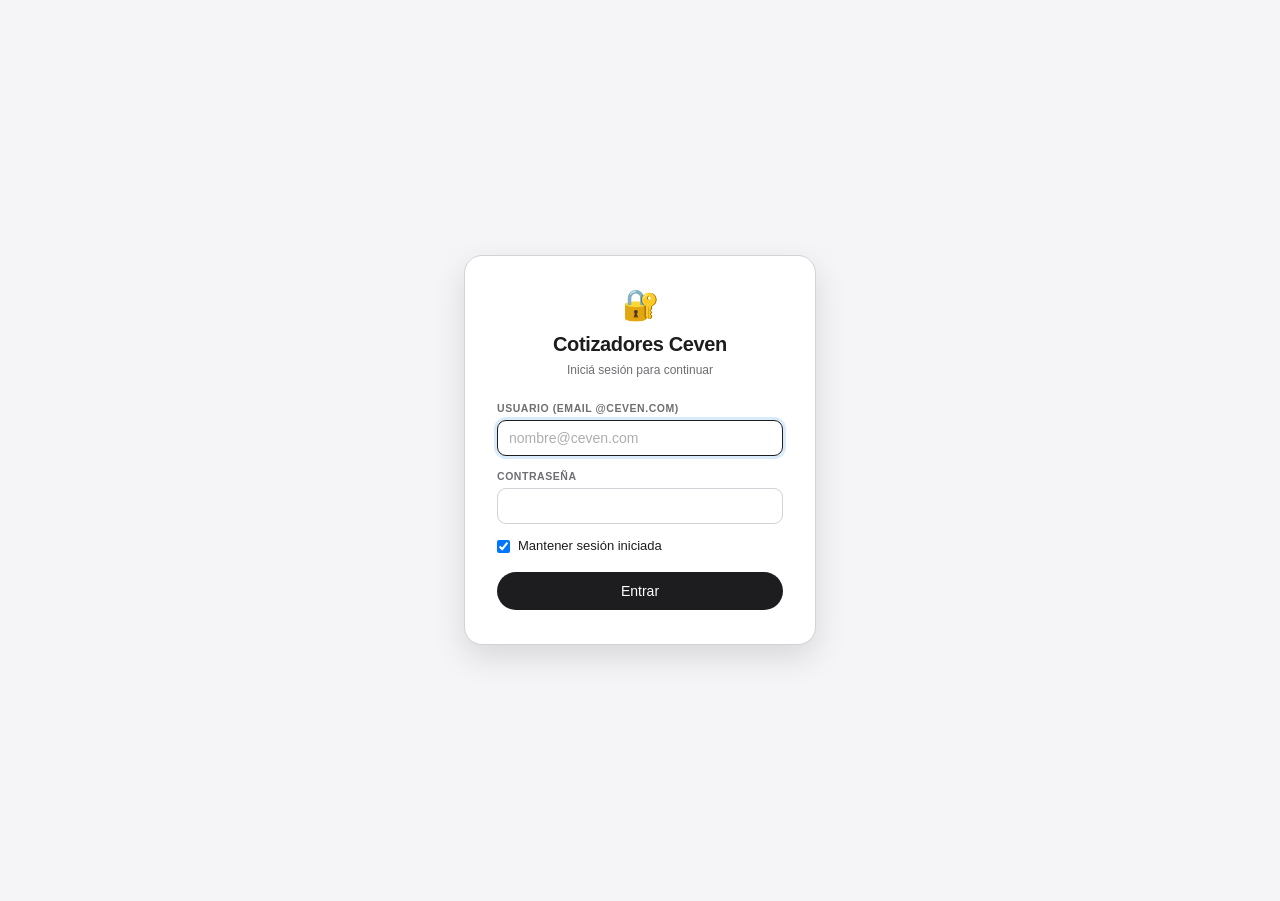
==== src/index.html @ ac197a45 "multimarca cortizador inicial" ====
<!DOCTYPE html>
<html lang="es">
<head>
<meta charset="UTF-8">
<meta name="viewport" content="width=device-width,initial-scale=1">
<title>Cotizadores Ceven</title>
<meta name="description" content="Cotizadores multi-marca de Ceven: Apple, Poly y HP.">

<!-- PWA (instalable + offline). El service worker se registra en shared/pwa.js. -->
<meta name="theme-color" content="#f5f5f7">
<link rel="manifest" href="manifest.webmanifest">
<link rel="icon" href="icons/favicon-32.png" sizes="32x32" type="image/png">
<link rel="apple-touch-icon" href="icons/apple-touch-icon.png">
<meta name="mobile-web-app-capable" content="yes">
<meta name="apple-mobile-web-app-capable" content="yes">
<meta name="apple-mobile-web-app-status-bar-style" content="default">
<meta name="apple-mobile-web-app-title" content="Ceven">

<!-- El shell comparte tipografía, tokens de color y la navbar con los
     cotizadores. dark.css no: el panel de marcas es siempre claro. -->
<link rel="stylesheet" href="shared/css/base.css">
<style>
  body{min-height:100vh;padding-bottom:0}   /* acá no hay zócalo de versión */

  /* ── Panel de marcas ── */
  #brand-panel{min-height:calc(100vh - 52px);display:flex;flex-direction:column;align-items:center;justify-content:center;padding:44px 20px 60px}
  .hero{text-align:center;margin-bottom:32px}
  .hero h1{font-family:var(--f-disp);font-size:30px;font-weight:600;letter-spacing:-.026em;line-height:1.12}
  .hero p{font-size:14px;color:var(--ct2);margin-top:6px}

  .marcas{display:flex;gap:18px;flex-wrap:wrap;justify-content:center}
  /* Una tarjeta por marca. Es un <a> y no un <div onclick>: se abre con el
     teclado, con el botón del medio y con "abrir en pestaña nueva". */
  .mcard{
    display:flex;align-items:center;gap:14px;text-decoration:none;color:inherit;
    background:#fff;border:0.5px solid var(--cb);border-radius:16px;
    padding:20px 22px;width:268px;box-shadow:var(--sh2);
    transition:transform .18s ease,box-shadow .18s ease,border-color .18s ease;
  }
  /* Cada tarjeta lleva el acento de su marca — el mismo que va a pintar la barra
     superior del cotizador (ver shared/theme.js y el campo `theme` de brand.js).
     Acá está repetido a mano porque el shell no carga ningún brand.js: si se
     cambia un color allá, hay que cambiarlo acá.

     Cada uno acompaña al logo que tiene al lado: violeta casi negro para el
     manzana negro, naranja pizarra para el símbolo de Poly, y el azul propio
     de HP. */
  .mcard[data-brand="apple"]{--acc:#2d1b4e}
  .mcard[data-brand="poly"]{--acc:#b35333}
  .mcard[data-brand="hp"]{--acc:#0096d6}
  .mcard:hover{transform:translateY(-3px);box-shadow:var(--sh3);border-color:var(--acc)}
  .mcard:active{transform:translateY(-1px)}
  /* Logo de la marca (icons/brands/). Caja fija de 34px con object-fit para que
     el alto del renglón no dependa de la proporción de cada archivo: el de HP es
     cuadrado, el de Apple apaisado y el de Poly vertical. */
  .mcard-mark{width:34px;height:34px;object-fit:contain;flex-shrink:0}
  /* Filete lateral del color de la marca: la misma señal que el cotizador */
  .mcard{border-left:3px solid var(--acc)}
  .mcard:hover .mcard-go{color:var(--acc)}
  .mcard-body{flex:1;min-width:0}
  .mcard-body b{display:block;font-family:var(--f-disp);font-size:17px;font-weight:600;letter-spacing:-.014em}
  .mcard-body span{display:block;font-size:12px;color:var(--ct2);margin-top:2px}
  .mcard-go{font-size:16px;color:var(--ct3);flex-shrink:0;transition:transform .18s ease,color .18s ease}
  .mcard:hover .mcard-go{transform:translateX(3px);color:var(--ct1)}
  .mcard.soon{opacity:.5;pointer-events:none;box-shadow:none}
  .badge{display:inline-block;font-size:9.5px;font-weight:600;text-transform:uppercase;letter-spacing:.6px;color:var(--ct2);background:var(--c3);border-radius:980px;padding:3px 9px;margin-top:6px}

  /* ── Tareas del equipo ──
     Se entra igual que a un cotizador, con la misma tarjeta. Pero NO es una
     marca: va en su propia fila, separada por un filete, para que el panel siga
     leyéndose como "elegí la marca" y esto quede claramente aparte. */
  .extras{margin-top:30px;padding-top:26px;border-top:0.5px solid var(--cb);width:100%;max-width:568px;display:flex;justify-content:center;gap:18px;flex-wrap:wrap}
  .tcard{width:100%;max-width:400px;--acc:#30a46c}
  /* El verde azulado del multimarca (ver src/multi/brand.js). Está repetido acá
     a mano porque el shell no carga ningún brand.js: si se cambia allá, hay que
     cambiarlo acá. */
  .mucard{width:100%;max-width:400px;--acc:#0f6b62}
  .tcard .mcard-mark{display:flex;align-items:center;justify-content:center;font-size:20px;background:var(--c3);border-radius:10px}
  /* Pendientes: el único dato del tablero que sigue estando en el shell — para
     eso está la tarjeta, para no tener que entrar a ver si hay algo. */
  #tareas-badge{display:inline-block;font-size:9.5px;font-weight:600;text-transform:uppercase;letter-spacing:.6px;color:#fff;background:var(--acc);border-radius:980px;padding:3px 9px;margin-top:6px}
  #tareas-badge[data-vacio="1"]{color:var(--ct2);background:var(--c3)}

  /* ── Formularios y botones propios del shell ── */
  .inp{border:0.5px solid var(--cb);border-radius:9px;padding:9px 11px;font-size:14px;width:100%;outline:none;margin-bottom:13px;font-family:inherit;background:#fff}
  .inp:focus{border-color:var(--ct1);box-shadow:0 0 0 3px rgba(0,113,227,.15)}
  .err{display:none;background:#fff0f0;color:var(--cred);font-size:12px;padding:8px 11px;border-radius:8px;margin-bottom:13px}
  .btn-dark{border:none;border-radius:980px;padding:11px;font-size:14px;font-weight:500;cursor:pointer;background:var(--ct1);color:#fff;font-family:inherit;transition:background .15s ease,transform .08s ease}
  .btn-dark:hover{background:#3a3a3c}
  .btn-dark:active{transform:scale(.98)}

  /* ── Login ── */
  #ceven-login{position:fixed;inset:0;z-index:99999;background:var(--c0);display:flex;align-items:center;justify-content:center;padding:20px}
  .login-card{background:#fff;border:0.5px solid var(--cb);border-radius:18px;padding:34px 32px;width:352px;max-width:100%;box-shadow:var(--sh3)}
  .login-card h1{font-family:var(--f-disp);font-size:20px;font-weight:600;letter-spacing:-.018em;margin-top:10px}

  /* ── Modales (usuarios / editar perfil) ── */
  .modal{display:none;position:fixed;inset:0;background:rgba(0,0,0,.32);align-items:center;justify-content:center;padding:20px;-webkit-backdrop-filter:blur(2px);backdrop-filter:blur(2px)}
  .modal-card{background:#fff;border:0.5px solid var(--cb);border-radius:18px;padding:24px 26px;max-width:100%;box-shadow:var(--sh3)}
  .modal-hd{display:flex;align-items:center;justify-content:space-between;margin-bottom:16px}
  .modal-x{border:none;background:var(--c0);width:28px;height:28px;border-radius:50%;font-size:17px;cursor:pointer;color:var(--ct2);line-height:1;font-family:inherit}
  .modal-x:hover{background:var(--c3)}
</style>
</head>
<body>

<!-- ============================================================
     LOGIN  ·  Acceso a los cotizadores (Supabase Auth)
     Usuarios se gestionan desde el botón 👤 de la barra superior
     (solo admin@ceven.com).
     ============================================================ -->
<div id="ceven-login">
  <div class="login-card">
    <div style="text-align:center;margin-bottom:22px">
      <div style="font-size:30px;line-height:1">🔐</div>
      <h1>Cotizadores Ceven</h1>
      <div class="sub" style="margin-top:3px">Iniciá sesión para continuar</div>
    </div>
    <form id="ceven-login-form" onsubmit="return cevenDoLogin(event)">
      <label class="lbl">Usuario (email @ceven.com)</label>
      <input id="ceven-user" type="email" autocomplete="username" autofocus placeholder="nombre@ceven.com" class="inp">
      <label class="lbl">Contraseña</label>
      <input id="ceven-pass" type="password" autocomplete="current-password" class="inp">
      <label style="display:flex;align-items:center;gap:8px;font-size:13px;color:#1d1d1f;margin-bottom:16px;cursor:pointer">
        <input id="ceven-remember" type="checkbox" checked style="width:auto;margin:0"> Mantener sesión iniciada
      </label>
      <div id="ceven-login-err" class="err"></div>
      <button type="submit" class="btn-dark" style="width:100%">Entrar</button>
    </form>
  </div>
</div>

<!-- ============================================================
     PANEL SELECTOR DE MARCAS
     ============================================================ -->
<div id="brand-panel">
  <div class="hero">
    <h1>Cotizadores Ceven</h1>
    <p>Elegí la marca con la que vas a trabajar</p>
  </div>
  <div class="marcas">
    <!-- alt="" a propósito: el nombre de la marca ya va como texto al lado, así
         que el logo es decoración y el lector de pantalla no lo repite. -->
    <a class="mcard" data-brand="apple" href="apple/" title="Abrir cotizador Apple">
      <img class="mcard-mark" src="icons/brands/apple.png" alt="" width="34" height="34">
      <span class="mcard-body"><b>Apple</b><span>Mac · iPhone · iPad · CevenCare</span></span>
      <span class="mcard-go" aria-hidden="true">→</span>
    </a>
    <a class="mcard" data-brand="poly" href="poly/" title="Abrir cotizador Poly">
      <img class="mcard-mark" src="icons/brands/poly.png" alt="" width="34" height="34">
      <span class="mcard-body"><b>Poly</b><span>Audio y video conferencia</span></span>
      <span class="mcard-go" aria-hidden="true">→</span>
    </a>
    <div class="mcard soon" data-brand="hp">
      <img class="mcard-mark" src="icons/brands/hp.png" alt="" width="34" height="34">
      <span class="mcard-body"><b>HP</b><span>Notebooks e impresión</span><span class="badge">Próximamente</span></span>
    </div>
  </div>

  <!-- ============================================================
       TAREAS DEL EQUIPO · tablero compartido entre marcas. Desde la
       v5.1 se entra a él como a un cotizador (src/tareas/); acá queda
       solo la puerta y el conteo de pendientes, que lo pinta
       shared/todos.js.
       ============================================================ -->
  <div class="extras">
    <!-- ============================================================
         COTIZADOR MULTIMARCA · tampoco es una marca: es un cotizador que
         las cruza. Se arma un pedido con SKUs de cualquier marca y al
         emitirlo se crea la cotización REAL de cada una, con su número y
         su fila de pipeline. Va en esta fila, con las tareas, justamente
         para que el panel siga leyéndose como "elegí la marca".
         ============================================================ -->
    <a class="mcard mucard" href="multi/" title="Armar un pedido con productos de varias marcas">
      <span class="mcard-mark" aria-hidden="true">🧩</span>
      <span class="mcard-body">
        <b>Pedido multimarca</b>
        <span>Un pedido, una cotización por marca</span>
      </span>
      <span class="mcard-go" aria-hidden="true">→</span>
    </a>
    <a class="mcard tcard" href="tareas/" title="Abrir el tablero de tareas del equipo">
      <span class="mcard-mark" aria-hidden="true">✅</span>
      <span class="mcard-body">
        <b>Tareas del equipo</b>
        <span>To do · Doing · Done, con miembros delegados</span>
        <span id="tareas-badge" data-vacio="1">Al día</span>
      </span>
      <span class="mcard-go" aria-hidden="true">→</span>
    </a>
  </div>
</div>

<!-- Modal: gestión de usuarios -->
<div id="ceven-users-modal" class="modal" onclick="if(event.target===this)cevenCloseUsers()" style="z-index:99998">
  <div class="modal-card" style="width:400px">
    <div class="modal-hd">
      <div class="h3">👤 Usuarios</div>
      <button onclick="cevenCloseUsers()" class="modal-x" title="Cerrar">×</button>
    </div>
    <form onsubmit="return cevenCreateUser(event)" style="border:0.5px solid #d2d2d7;border-radius:12px;padding:14px;margin-bottom:16px">
      <div class="h3" style="font-size:13px;margin-bottom:10px">Crear usuario nuevo</div>
      <input id="ceven-new-user" type="email" placeholder="nombre@ceven.com" class="inp" style="font-size:13px;padding:8px 10px;margin-bottom:8px">
      <input id="ceven-new-pass" type="password" autocomplete="new-password" placeholder="Contraseña (mínimo 6 caracteres)" class="inp" style="font-size:13px;padding:8px 10px;margin-bottom:8px">
      <input id="ceven-new-nombre" type="text" placeholder="Nombre (vendedor), ej: Fer Castro" class="inp" style="font-size:13px;padding:8px 10px;margin-bottom:8px">
      <select id="ceven-new-role" class="inp" style="font-size:13px;padding:8px 10px;margin-bottom:10px;background:#fff">
        <option value="admin">Administrador</option>
        <option value="ventas" selected>Ventas</option>
        <option value="lector">Lector</option>
      </select>
      <div id="ceven-users-err" class="err" style="font-size:12px;padding:7px 10px;margin-bottom:10px"></div>
      <button type="submit" class="btn-dark" style="padding:8px 16px;font-size:13px">Crear</button>
    </form>
    <div class="lbl" style="margin-bottom:6px">Usuarios actuales</div>
    <div id="ceven-users-list" style="max-height:240px;overflow-y:auto"></div>
  </div>
</div>

<!-- Modal: editar perfil (nombre + rol) de un usuario existente -->
<div id="ceven-edit-profile-modal" class="modal" onclick="if(event.target===this)cevenCloseEditProfile()" style="z-index:99999">
  <div class="modal-card" style="width:360px">
    <div class="modal-hd">
      <div class="h3">Editar usuario</div>
      <button onclick="cevenCloseEditProfile()" class="modal-x" title="Cerrar">×</button>
    </div>
    <form onsubmit="return cevenSubmitEditProfile(event)">
      <div id="ceven-edit-profile-email" class="sub" style="margin-bottom:10px"></div>
      <input id="ceven-edit-profile-nombre" type="text" placeholder="Nombre (vendedor)" class="inp" style="font-size:13px;padding:8px 10px;margin-bottom:8px">
      <select id="ceven-edit-profile-role" class="inp" style="font-size:13px;padding:8px 10px;margin-bottom:10px;background:#fff">
        <option value="admin">Administrador</option>
        <option value="ventas">Ventas</option>
        <option value="lector">Lector</option>
      </select>
      <div id="ceven-edit-profile-err" class="err" style="font-size:12px;padding:7px 10px;margin-bottom:10px"></div>
      <button type="submit" class="btn-dark" style="padding:8px 16px;font-size:13px">Guardar</button>
    </form>
  </div>
</div>

<!-- safe.js primero: auth.js usa cevenEsc() para pintar la lista de usuarios. -->
<script src="shared/safe.js"></script>
<script src="shared/config.js"></script>
<script src="shared/auth.js"></script>
<!-- navbar.js después de auth.js: lee el rol para decidir qué botones pinta.
     Acá no hay CEVEN_BRAND, así que sale sin ítems de navegación. -->
<script src="shared/navbar.js"></script>
<script src="shared/nav.js"></script>
<script src="shared/notify.js"></script>
<script src="shared/todos.js"></script>
<script src="shared/pwa.js"></script>

</body>
</html>
---- src/shared/css/base.css ----
/* ============================================================
   BASE  ·  estilos comunes al shell y a todas las marcas
   ------------------------------------------------------------
   Los tokens de color viven acá (:root) y dark.css los pisa en
   body.dark. Antes estaban en dark.css, pero el shell no carga
   ese archivo y la navbar quedaba sin colores.
   ============================================================ */

/* ═══════════════════ TOKENS ═══════════════════ */
:root{
  --c0:#f5f5f7;--c1:#fff;--ch:#fafafa;--c3:#ebebed;
  --ct1:#1d1d1f;--ct2:#6e6e73;--ct3:#aeaeb2;
  --cb:#d2d2d7;--cb2:#f0f0f0;
  --cblue:#0071e3;--cgreen:#34c759;--cred:#d70015;--corg:#ff9f0a;

  /* Acento de marca. Los valores reales los escribe shared/theme.js leyendo
     CEVEN_BRAND.theme; esto es el default del shell, que no tiene marca.
     Existe porque Apple y Poly se ven casi iguales y sus datos NO se mezclan:
     el color es la señal de en qué cotizador estás, junto con el chip de la
     barra superior. --acc-dk es la variante para modo oscuro (dark.css la
     activa), --acc-soft el fondo tenue para estados apagados. */
  --acc:#0071e3;--acc-h:#0060c0;--acc-soft:#e8f4ff;--acc-dk:#0a84ff;

  /* Tipografía. Sin webfonts a propósito: la app es una PWA offline-first y
     la CSP no permite orígenes externos. La pila arranca por la cara variable
     de cada sistema — "Segoe UI Variable" en Windows 11, San Francisco en
     macOS — y recién al final cae en Arial, que es lo que se venía viendo en
     las máquinas del equipo porque -apple-system ahí no matchea nada. */
  --f-ui:   -apple-system,BlinkMacSystemFont,"Segoe UI Variable Text","Segoe UI",Inter,"Helvetica Neue",Arial,sans-serif;
  --f-disp: -apple-system,BlinkMacSystemFont,"Segoe UI Variable Display","Segoe UI",Inter,"Helvetica Neue",Arial,sans-serif;

  --sh1:0 1px 2px rgba(0,0,0,.04);
  --sh2:0 4px 16px rgba(0,0,0,.06);
  --sh3:0 12px 32px rgba(0,0,0,.12);
}

/* ═══════════════════ CIMIENTOS ═══════════════════ */
*{box-sizing:border-box;margin:0;padding:0}
body{
  font-family:var(--f-ui);background:#f5f5f7;color:#1d1d1f;
  font-size:13px;line-height:1.45;
  -webkit-font-smoothing:antialiased;-moz-osx-font-smoothing:grayscale;
  font-synthesis-weight:none;
  padding-bottom:26px;                 /* zócalo de versión (#app-ver-bar) */
}
/* Números tabulares donde hay plata o cantidades: cada dígito ocupa lo mismo,
   así las columnas de montos quedan alineadas coma con coma. */
table,input,select,textarea,.si,.kpi,.bk,.tgt-inp{font-variant-numeric:tabular-nums}

/* Foco visible. Los inputs traen outline:none de antes (el borde alcanzaba como
   señal con mouse), pero navegando con teclado no se veía nada. */
:focus-visible{outline:2px solid var(--acc);outline-offset:2px}
@media (prefers-reduced-motion:reduce){
  *,*::before,*::after{transition:none!important;animation:none!important;scroll-behavior:auto!important}
}

/* ═══════════════════ ESCALA TIPOGRÁFICA ═══════════════════
   Tres roles, nada más: título de vista (.h2), subtítulo (.h3) y
   micro-etiqueta en versalitas (.lbl). El tracking negativo en los
   tamaños grandes y positivo en los chicos es lo que hace que una
   misma familia se lea como una jerarquía. */
.h1{font-family:var(--f-disp);font-size:22px;font-weight:600;letter-spacing:-.021em;line-height:1.18}
.h2{font-family:var(--f-disp);font-size:17px;font-weight:600;letter-spacing:-.014em;line-height:1.25}
.h3{font-size:14px;font-weight:600;letter-spacing:-.006em}
.sub{font-size:12px;color:var(--ct2);line-height:1.45}
.lbl{font-size:10.5px;color:var(--ct2);display:block;margin-bottom:4px;font-weight:600;text-transform:uppercase;letter-spacing:.55px}

/* ═══════════════════ NAVBAR ═══════════════════
   Barra superior compartida (shared/navbar.js). Es la única señal
   permanente de en qué cotizador estás: Apple y Poly se ven casi
   iguales y sus datos NO se mezclan. */
.cvnav{
  position:sticky;top:0;z-index:8000;
  background:rgba(255,255,255,.78);
  -webkit-backdrop-filter:saturate(180%) blur(20px);backdrop-filter:saturate(180%) blur(20px);
  border-bottom:0.5px solid var(--cb);
  /* Filete del color de la marca: se ve incluso de reojo y no gasta altura. */
  box-shadow:inset 0 3px 0 var(--acc);
}
.cvnav-in{display:flex;align-items:center;gap:10px;padding:0 16px;min-height:52px}
.cvnav-brand{
  display:inline-flex;align-items:center;gap:8px;flex-shrink:0;
  border:none;background:none;font-family:inherit;color:var(--ct1);
  padding:6px 9px;border-radius:10px;cursor:pointer;
  transition:background .15s ease;
}
.cvnav-brand[disabled]{cursor:default}
.cvnav-brand:not([disabled]):hover{background:rgba(0,0,0,.055)}
.cvnav-mark{font-size:16px;line-height:1}
/* Logo de marca: caja fija para que el alto del chip no cambie según la
   proporción del archivo (HP es cuadrado, Apple apaisado, Poly vertical). */
img.cvnav-mark{display:block;width:18px;height:18px;object-fit:contain;flex-shrink:0}
.cvnav-name{font-family:var(--f-disp);font-size:14px;font-weight:600;letter-spacing:-.012em;white-space:nowrap}
.cvnav-name b{font-weight:600}
.cvnav-name i{font-style:normal;color:var(--ct3);margin:0 5px;font-weight:400}

.cvnav-links{display:flex;align-items:center;gap:2px;flex:1;min-width:0;overflow-x:auto;scrollbar-width:none;-ms-overflow-style:none}
.cvnav-links::-webkit-scrollbar{display:none}
.cvnav-link{
  border:none;background:none;font-family:inherit;
  font-size:13px;font-weight:500;letter-spacing:-.004em;color:var(--ct2);
  padding:7px 13px;border-radius:980px;cursor:pointer;white-space:nowrap;
  transition:background .15s ease,color .15s ease;
}
.cvnav-link:hover{color:var(--ct1);background:rgba(0,0,0,.05)}
/* Activo: pastilla del color de la marca. Junto con el filete de arriba y el
   chip, son las tres señales de en qué cotizador estás. */
.cvnav-link.on{background:var(--acc);color:#fff}
.cvnav-link.on:hover{background:var(--acc-h)}

.cvnav-acc{display:flex;align-items:center;gap:4px;flex-shrink:0}
.cvnav-btn{
  border:none;background:none;font-family:inherit;font-size:14px;color:var(--ct1);
  width:32px;height:32px;border-radius:50%;cursor:pointer;
  display:inline-flex;align-items:center;justify-content:center;
  transition:background .15s ease;
}
.cvnav-btn:hover{background:rgba(0,0,0,.06)}
.cvnav-user{
  display:inline-flex;align-items:center;gap:8px;
  padding:3px 12px 3px 3px;margin-left:4px;border-radius:980px;
  background:rgba(0,0,0,.04);
}
.cvnav-ava{
  width:26px;height:26px;border-radius:50%;flex-shrink:0;
  background:var(--ct1);color:var(--c1);
  font-size:10.5px;font-weight:600;letter-spacing:.2px;
  display:inline-flex;align-items:center;justify-content:center;
}
.cvnav-who{display:flex;flex-direction:column;line-height:1.15;min-width:0}
.cvnav-who b{font-size:12px;font-weight:600;letter-spacing:-.004em;white-space:nowrap;overflow:hidden;text-overflow:ellipsis;max-width:150px}
.cvnav-who span{font-size:9.5px;font-weight:600;text-transform:uppercase;letter-spacing:.5px;color:var(--ct2)}
@media (max-width:820px){
  .cvnav-who{display:none}
  .cvnav-user{padding:3px;background:none;margin-left:0}
  .cvnav-name i,.cvnav-name b{display:none}
}

/* ═══════════════════ VISTAS ═══════════════════ */
.pg{display:none;max-width:none;margin:0;padding:20px 24px 24px}
.pg.on{display:block}
/* Cabecera de vista: el filete inferior separa el título y sus acciones del
   contenido sin gastar una tarjeta. */
.tb{display:flex;align-items:center;gap:8px;flex-wrap:wrap;margin-bottom:16px;padding-bottom:12px;border-bottom:0.5px solid var(--c3)}

/* ═══════════════════ FORMULARIOS ═══════════════════ */
input,select,textarea{border:0.5px solid #d2d2d7;border-radius:8px;padding:6px 9px;font-size:13px;font-family:inherit;color:#1d1d1f;background:#fff;width:100%;outline:none}
input:focus,select:focus,textarea:focus{border-color:#1d1d1f;box-shadow:0 0 0 3px rgba(0,113,227,.15)}
input::placeholder,textarea::placeholder{color:#aeaeb2}

/* ═══════════════════ SELECTOR DE MES ═══════════════════
   shared/monthpicker.js. El disparador imita a un input para no meter un tercer
   lenguaje visual en una fila que ya tiene selects e inputs. */
.mpk{
  display:inline-flex;align-items:center;justify-content:space-between;gap:6px;
  border:0.5px solid var(--cb);border-radius:8px;background:#fff;color:var(--ct1);
  font-family:inherit;font-size:13px;padding:6px 9px;cursor:pointer;
  min-width:120px;text-align:left;
  transition:border-color .15s ease,background .15s ease;
}
.mpk:hover{border-color:#c7c7cc;background:var(--c0)}
.mpk-lbl{white-space:nowrap;overflow:hidden;text-overflow:ellipsis}
.mpk-empty{color:var(--ct3)}
.mpk-caret{font-size:9px;color:var(--ct3);flex-shrink:0}
.mpk-full{width:100%}
.mpk-sm{font-size:11px;padding:3px 7px;min-width:108px;border-radius:6px}
.mpk-xs{font-size:10px;padding:2px 6px;min-width:98px;border-radius:6px}
/* Línea de SKU sin override propio: hereda el mes de la cotización y se ve apagada */
.mpk-inherit{background:var(--ch);color:var(--ct2)}

.mpk-pop{
  position:fixed;z-index:9999;width:232px;
  background:#fff;border:0.5px solid var(--cb);border-radius:14px;
  box-shadow:var(--sh3);padding:10px;
}
.mpk-hd{display:flex;align-items:center;justify-content:space-between;margin-bottom:8px}
.mpk-year{font-family:var(--f-disp);font-size:14px;font-weight:600;letter-spacing:-.012em}
.mpk-nav{border:none;background:none;font-family:inherit;font-size:16px;color:var(--ct1);width:26px;height:26px;border-radius:50%;cursor:pointer;line-height:1}
.mpk-nav:hover{background:rgba(0,0,0,.06)}
.mpk-grid{display:grid;grid-template-columns:repeat(3,1fr);gap:4px}
.mpk-m{border:none;background:none;font-family:inherit;font-size:12px;font-weight:500;color:var(--ct1);padding:8px 0;border-radius:8px;cursor:pointer;transition:background .12s ease}
.mpk-m:hover{background:rgba(0,0,0,.06)}
/* Elegido: la misma pastilla oscura de .bd. Mes en curso: solo un contorno. */
.mpk-m.on{background:var(--ct1);color:var(--c0)}
.mpk-m.now{box-shadow:inset 0 0 0 1px var(--cb);color:var(--cblue)}
.mpk-ft{display:flex;gap:6px;margin-top:8px;padding-top:8px;border-top:0.5px solid var(--c3)}
.mpk-ft-btn{flex:1;border:0.5px solid var(--cb);background:#fff;font-family:inherit;font-size:11px;color:var(--ct2);padding:5px 0;border-radius:980px;cursor:pointer}
.mpk-ft-btn:hover{background:var(--c0);color:var(--ct1)}

/* ═══════════════════ BOTONES ═══════════════════ */
.bd,.bo,.bs,.bsr,.bi{transition:background .15s ease,border-color .15s ease,color .15s ease,transform .08s ease}
.bd:active,.bo:active,.bi:active,.bs:active,.bsr:active{transform:scale(.97)}
.bd{border:none;border-radius:980px;padding:7px 16px;font-size:13px;font-weight:500;cursor:pointer;font-family:inherit;background:#1d1d1f;color:#fff}
.bd:hover{background:#3a3a3c}
.bo{border:0.5px solid #d2d2d7;border-radius:980px;padding:7px 16px;font-size:13px;font-weight:500;cursor:pointer;font-family:inherit;background:#fff;color:#1d1d1f}
.bo:hover{background:#f5f5f7;border-color:#c7c7cc}
.bo.red{color:#d70015;border-color:#d70015}
.bs{background:none;border:0.5px solid #d2d2d7;border-radius:6px;padding:3px 7px;font-size:12px;cursor:pointer;color:#1d1d1f;font-family:inherit}
.bsr{background:none;border:0.5px solid #d70015;border-radius:6px;padding:3px 7px;font-size:12px;cursor:pointer;color:#d70015;font-family:inherit}
/* Botones solo-ícono */
.bi{border:0.5px solid #d2d2d7;border-radius:980px;width:34px;height:34px;display:inline-flex;align-items:center;justify-content:center;font-size:16px;cursor:pointer;font-family:inherit;background:#fff;color:#1d1d1f;padding:0;flex-shrink:0}
.bi:hover{background:#f5f5f7}
.bi:disabled{opacity:.35;cursor:default;transform:none}
.al{display:flex;align-items:center;gap:5px;font-size:13px;color:var(--acc);border:none;background:transparent;cursor:pointer;font-family:inherit}

/* ═══════════════════ BARRA DE ACCIONES DE LA COTIZACIÓN ═══════════════════
   Antes eran ocho o nueve botones de ícono suelto, todos del mismo tamaño y
   sin etiqueta: "＋ ⧉ 💾 +📊 ⬇️ ⬆️ 📄 🛡️". Había que abrir el tooltip para
   saber cuál era cuál, y "descargar backup" pesaba lo mismo que "guardar".
   Ahora hay dos filas: arriba lo que se usa en cada cotización, con texto;
   abajo lo ocasional, y el backup —que no es una acción de la cotización—
   detrás del ⋯. */
.qbar{display:flex;flex-direction:column;gap:9px;margin-bottom:16px;padding-bottom:13px;border-bottom:0.5px solid var(--c3)}
.qbar-top{display:flex;align-items:flex-end;gap:12px;flex-wrap:wrap}
.qbar-ttl{flex:1;min-width:150px}
.qbar-main{display:flex;gap:8px;flex-wrap:wrap}
.qbar-sub{display:flex;align-items:center;gap:8px;flex-wrap:wrap}
.qbar-sep{flex:1}

/* Acción con ícono + texto. `em` en el ícono para que acompañe al texto. */
.act{
  display:inline-flex;align-items:center;gap:7px;white-space:nowrap;
  border:0.5px solid var(--cb);border-radius:980px;background:#fff;color:var(--ct1);
  font-family:inherit;font-size:13px;font-weight:500;padding:8px 16px;cursor:pointer;
  transition:background .15s ease,border-color .15s ease,transform .08s ease,box-shadow .15s ease;
}
.act:hover{background:var(--c0);border-color:#c7c7cc}
.act:active{transform:scale(.97)}
.act-i{font-size:1.15em;line-height:1}
/* Guardar: la acción primaria, en el color de la marca. */
.act-pri{background:var(--acc);border-color:transparent;color:#fff;box-shadow:var(--sh1)}
.act-pri:hover{background:var(--acc-h);border-color:transparent}
/* Agregar al pipeline: verde porque suma al embudo, no porque sea "ok". */
.act-go{background:#15863a;border-color:transparent;color:#fff;box-shadow:var(--sh1)}
.act-go:hover{background:#127330;border-color:transparent}
/* Secundarias: más chicas y sin peso, para que no compitan con las de arriba. */
.act-sm{font-size:12px;padding:5px 12px;font-weight:500;color:var(--ct2)}
.act-sm:hover{color:var(--ct1)}

/* Menú ⋯ — <details> nativo: abre con teclado y sin JS. Lo único que agrega
   ui-core.js es cerrarlo al hacer click afuera o con Escape. */
.ovf{position:relative}
.ovf>summary{
  list-style:none;display:inline-flex;align-items:center;justify-content:center;
  width:32px;height:32px;border-radius:50%;cursor:pointer;color:var(--ct2);
  font-size:15px;line-height:1;user-select:none;
}
.ovf>summary::-webkit-details-marker{display:none}
.ovf>summary:hover{background:rgba(0,0,0,.06);color:var(--ct1)}
.ovf[open]>summary{background:rgba(0,0,0,.08);color:var(--ct1)}
.ovf-menu{
  position:absolute;right:0;top:calc(100% + 6px);z-index:8500;min-width:212px;
  background:#fff;border:0.5px solid var(--cb);border-radius:12px;
  box-shadow:var(--sh3);padding:5px;
}
.ovf-menu button{
  display:flex;align-items:center;gap:9px;width:100%;text-align:left;
  border:none;background:none;font-family:inherit;font-size:13px;color:var(--ct1);
  padding:8px 10px;border-radius:8px;cursor:pointer;white-space:nowrap;
}
.ovf-menu button:hover{background:var(--c0)}
.ovf-menu .ovf-hd{font-size:10px;font-weight:600;text-transform:uppercase;letter-spacing:.5px;color:var(--ct3);padding:6px 10px 3px}

/* ═══════════════════ SUPERFICIES ═══════════════════ */
.card{background:#fff;border-radius:12px;border:0.5px solid #d2d2d7;padding:14px 16px;margin-bottom:13px;box-shadow:var(--sh1)}
.tw{border-radius:12px;border:0.5px solid #d2d2d7;overflow:hidden;background:#fff;overflow-x:auto;box-shadow:var(--sh1)}
.bk{display:inline-block;padding:4px 10px;border-radius:8px;font-size:12px;font-weight:600;letter-spacing:-.002em}
.bkok{background:#e8f8ef;color:#1a7f4b}
.bkw{background:#fff8e1;color:#a05c00}
.g2{display:grid;grid-template-columns:1fr 1fr;gap:10px}
.gf{display:grid;grid-template-columns:repeat(auto-fit,minmax(130px,1fr));gap:8px}
.kpi{box-shadow:var(--sh1)}

/* ═══════════════════ TABLAS ═══════════════════ */
table{width:100%;border-collapse:collapse}
th{padding:9px 10px;border-bottom:0.5px solid #d2d2d7;font-size:10.5px;color:#6e6e73;font-weight:600;text-transform:uppercase;letter-spacing:.5px;background:#f5f5f7;text-align:left;white-space:nowrap}
td{padding:8px 10px;border-bottom:0.5px solid #f0f0f0;overflow:hidden;text-overflow:ellipsis;white-space:nowrap}
td.wrap{white-space:normal;overflow:visible;text-overflow:unset;word-break:break-word;min-width:0}
.crow{cursor:pointer}
.crow.pk-row{cursor:default}
.crow:hover td{background:#fafafa}
/* ── Precios por nivel del catálogo de Poly ──────────────────────────────────
   Los 4 niveles iban uno DEBAJO del otro: cada fila medía ~83px de alto y el
   catálogo entero (77 productos) más de 6.000px, con la columna Descripción
   medio vacía al lado. En dos columnas la fila baja a la mitad y la tabla se
   recorre de verdad.

   Se arma con grid y no con una tabla anidada para que las cuatro cifras
   queden alineadas entre sí y con las de las filas de arriba y abajo:
   comparar precios es lo único que se hace mirando esta columna. Los tokens
   --ct1/--ct3 se dan vuelta solos en modo oscuro. */
.cat-tiers{display:grid;grid-template-columns:auto auto;gap:0 12px;justify-content:end}
.cat-tier{display:flex;justify-content:space-between;gap:6px;font-size:11px;line-height:1.55;white-space:nowrap}
.cat-tier i{font-style:normal;color:var(--ct3)}
.cat-tier b{font-weight:600;color:var(--ct1);font-variant-numeric:tabular-nums}
.crow.sel td{background:#e8f0fe}
/* Ya está en la cotización. Verde tenue y un filete a la izquierda: se lee de
   reojo mientras se recorre la lista, que es cuando importa. Va DESPUÉS de
   .sel para que un producto agregado y además tildado se vea como agregado —
   estar en la cotización es el estado que manda. */
.crow.enq td{background:#eaf7ee}
.crow.enq td:first-child{box-shadow:inset 3px 0 0 var(--cgreen)}
.crow.enq:hover td{background:#dff2e6}
/* El `+` de agregar: celeste azulado, para que se lea como la acción principal
   de la lista y no se confunda con el negro de "Guardar" ni con el rojo de
   eliminar. `!important` porque el botón sale con la clase `.bd`, que ya trae
   fondo negro. */
.cat-sumar{white-space:nowrap;background:#2f9be0!important;color:#fff!important;border:none!important}
.cat-sumar:hover{background:#1f8bd0!important}
.cat-quitar{white-space:nowrap;color:#15863a!important;border-color:#34c759!important}
.cat-quitar:hover{background:#eaf7ee!important}

/* ── Opciones A/B de una cotización (shared/opciones.js) ─────────────────────
   Con una sola opción no hay solapas: queda el botón discreto de "＋ Agregar
   Opción B" alineado a la derecha. El 95% de las cotizaciones tiene una sola y
   no hay por qué cobrarles el ruido de una barra de pestañas.

   La solapa vigente lleva la estrella y el acento de marca: es EL dato que
   decide qué monto ve el equipo en el pipeline, así que tiene que leerse de
   reojo y no confundirse con "la solapa que estoy mirando" (esa es `.on`, que
   se distingue por el fondo blanco y el borde inferior). */
.opc-bar{display:flex;align-items:stretch;gap:8px;flex-wrap:wrap;margin-bottom:10px}
.opc-bar-sola{justify-content:flex-end;margin-bottom:8px}
.opc-add{border:0.5px dashed var(--cb);border-radius:980px;background:none;color:var(--ct2);
  padding:5px 14px;font-size:12px;font-family:inherit;cursor:pointer}
.opc-add:hover{border-color:var(--acc);color:var(--acc);border-style:solid}
.opc-tab{display:flex;flex-direction:column;align-items:flex-start;gap:1px;
  border:0.5px solid var(--cb);border-radius:12px;background:var(--c0);color:var(--ct2);
  padding:7px 15px;font-family:inherit;cursor:pointer;text-align:left;min-width:150px}
.opc-tab:hover{background:var(--c3)}
.opc-tab.on{background:var(--c1);color:var(--ct1);border-color:var(--ct1);box-shadow:var(--sh1)}
.opc-tab.ef{border-color:var(--acc)}
.opc-tab-t{font-size:12px;font-weight:600}
.opc-tab-i{font-size:14px;font-weight:600;font-variant-numeric:tabular-nums}
.opc-chip{font-size:10px;font-weight:700;color:var(--acc);text-transform:uppercase;letter-spacing:.4px}
.opc-acc{display:flex;align-items:center;gap:6px;flex-wrap:wrap;margin-left:auto}
.opc-acc .bo{padding:6px 13px;font-size:12px}
/* Chapita de la fila del pipeline: solo aparece si esa cotización tiene dos
   opciones, y dice cuál es la que está sumando. Es un botón, no un cartel: desde
   ahí se cambia la vigente sin reabrir la cotización. */
.opc-pipe{border:0.5px solid var(--acc);background:var(--acc-soft);color:var(--acc);
  border-radius:6px;padding:1px 6px;font-size:9px;font-weight:700;letter-spacing:.3px;
  cursor:pointer;font-family:inherit;white-space:nowrap;line-height:1.5}
.opc-pipe:hover{background:var(--acc);color:#fff}
/* Aviso de "esta opción no suma": va sobre la tabla de la opción no vigente. */
.opc-aviso{background:#fffbea;border:0.5px solid #f5c400;border-radius:8px;
  padding:7px 11px;font-size:12px;color:#5c4a00;margin-bottom:9px}

/* Cantidad con − y + en la tabla de la cotización. El input queda en el medio
   para poder escribir un número grande de una. */
.qstepper{display:inline-flex;align-items:center;gap:4px}
.qstepper input{width:46px;text-align:center}
.qstep{
  border:0.5px solid var(--cb);background:var(--c1);color:var(--ct1);
  width:22px;height:22px;border-radius:6px;cursor:pointer;
  font-family:inherit;font-size:13px;line-height:1;padding:0;flex-shrink:0;
}
.qstep:hover{background:var(--c3)}
/* Eliminar la línea. Se lee como acción destructiva sin gritar: gris hasta que
   el mouse encima lo pone rojo. */
/* Roja de entrada, no solo al pasar el mouse: en una tabla llena hay que
   encontrarla rápido, y es la única acción destructiva de la fila. */
.q-del{
  border:0.5px solid #f3c4c4;background:#fff5f5;color:var(--cred);cursor:pointer;
  font-size:14px;line-height:1;padding:4px 8px;border-radius:8px;font-family:inherit;
  transition:background .15s ease,border-color .15s ease;
}
.q-del:hover{background:var(--cred);border-color:var(--cred);color:#fff}
.si{text-align:right;padding:3px 6px;border:0.5px solid #d2d2d7;border-radius:6px;font-size:13px;font-family:inherit;background:#fff}
.no-spin::-webkit-outer-spin-button,.no-spin::-webkit-inner-spin-button{-webkit-appearance:none;margin:0}
.no-spin{-moz-appearance:textfield}

/* Pipeline: columnas pegadas a la derecha cuando hay scroll horizontal */
#p-pipeline .stk-monto{position:sticky;right:130px;background:#fff;z-index:2;box-shadow:-1px 0 0 #f0f0f0}
#p-pipeline .stk-act{position:sticky;right:0;background:#fff;z-index:3;box-shadow:-1px 0 0 #d2d2d7}
#p-pipeline thead .stk-monto, #p-pipeline thead .stk-act{background:#fafafa;z-index:4}
/* Pipeline: columnas ordenables */
#p-pipeline th.srt{cursor:pointer;user-select:none}
#p-pipeline th.srt:hover{background:#f0f0f3}
#p-pipeline th.srt.asc::after{content:" ↑";color:#0071e3;font-weight:700}
#p-pipeline th.srt.desc::after{content:" ↓";color:#0071e3;font-weight:700}
/* Headers sortables de la cotización */
#qbody-wrap th.qsrt{cursor:pointer;user-select:none;white-space:nowrap}
#qbody-wrap th.qsrt:hover{background:#ebebed}
#qbody-wrap th.qsrt.asc::after{content:" ↑";color:#0071e3;font-size:10px}
#qbody-wrap th.qsrt.desc::after{content:" ↓";color:#0071e3;font-size:10px}
/* Separador de familia en cotización */
.q-family-sep td{background:#f5f5f7;font-size:10px;font-weight:700;color:#6e6e73;text-transform:uppercase;letter-spacing:.6px;padding:5px 10px;border-top:1px solid #d2d2d7;border-bottom:none}

/* ── SECCIÓN GARANTÍAS (CevenCare) ── */
#warranty-section{display:none;margin-bottom:18px}
.warranty-header{display:flex;align-items:center;gap:8px;margin-bottom:10px;padding-top:16px;border-top:1.5px dashed #d2d2d7}
.warranty-badge{display:inline-block;padding:3px 10px;border-radius:20px;font-size:10.5px;font-weight:700;letter-spacing:.5px;text-transform:uppercase;background:#fff3e0;color:#c84e00}
.warranty-title{font-size:14px;font-weight:600;letter-spacing:-.006em;color:#1d1d1f}
.warranty-subtitle{font-size:12px;color:#6e6e73;margin-bottom:8px}
.btn-add-warranty{display:inline-flex;align-items:center;gap:5px;background:none;border:0.5px solid #0071e3;border-radius:980px;padding:6px 13px;font-size:12px;font-weight:500;color:#0071e3;cursor:pointer;font-family:inherit}
.btn-add-warranty:hover{background:#f0f7ff}
.franchise-note{background:#fff8e1;border:1px solid #ffe082;border-radius:8px;padding:9px 12px;margin-top:10px;font-size:12px;color:#7a5800;line-height:1.5;display:none}
.franchise-note strong{display:block;margin-bottom:2px;font-size:11px;text-transform:uppercase;letter-spacing:.3px}

/* ── HISTORIAL: mis cotizaciones ──
   Las que llevan mi nombre en Ejecutivo salen en celeste. Con el historial
   compartido entre todo el equipo, encontrar las propias era leer la columna
   Ejecutivo tarjeta por tarjeta.

   Los `!important` no son pereza: history.js arma las tarjetas con `style=`
   inline (`background:#fff` en la tarjeta y `#f5f5f7` en el encabezado), y un
   estilo inline le gana a cualquier selector que no lo lleve. Es el mismo
   motivo por el que dark.css los usa en estas mismas clases. */
.hist-card.hist-mia{background:#f2f8ff!important;border-color:#a8d1f5!important}
.hist-card.hist-mia .hist-card-hdr{background:#e1efff!important}
.hist-card.hist-mia .hist-card-info{border-color:#cfe4fa!important}

/* ── SUBPANTALLA DE PRODUCTOS (poly/js/picker.js) ──
   Todo con prefijo `pk-`: base.css se carga en TODAS las páginas y una clase
   corta acá le pisa las reglas a cualquiera. Ya pasó con `.tb`. */
#prod-picker{position:fixed;inset:0;z-index:9200;background:rgba(0,0,0,.35);display:flex;align-items:center;justify-content:center;padding:20px;-webkit-backdrop-filter:blur(2px);backdrop-filter:blur(2px)}
.pk-card{background:var(--c1);border-radius:18px;width:100%;max-width:860px;max-height:88vh;display:flex;flex-direction:column;overflow:hidden;box-shadow:var(--sh3)}
.pk-hd{display:flex;align-items:center;justify-content:space-between;padding:15px 20px;border-bottom:0.5px solid var(--cb);flex-shrink:0}
.pk-x{border:none;background:var(--c0);width:28px;height:28px;border-radius:50%;font-size:17px;cursor:pointer;color:var(--ct2);line-height:1;font-family:inherit}
.pk-x:hover{background:var(--c3)}
.pk-filtros{display:flex;gap:8px;padding:12px 20px;flex-shrink:0}
.pk-filtros textarea{flex:1;padding:8px 12px;border:0.5px solid var(--cb);border-radius:8px;font-size:14px;font-family:inherit;resize:none;min-height:36px;line-height:1.4}

/* Categorías en globitos. El color de cada uno lo pone el JS (pastel derivado
   del nombre, estable entre importaciones); acá va solo la forma. */
.pk-rubros{display:flex;flex-wrap:wrap;gap:6px;padding:0 20px 12px;flex-shrink:0}
.pk-rub{
  border:1px solid var(--cb);border-radius:980px;padding:4px 13px;
  font-family:inherit;font-size:12px;font-weight:500;cursor:pointer;
  background:var(--c1);color:var(--ct2);white-space:nowrap;
  transition:filter .15s ease,box-shadow .15s ease;
}
.pk-rub:hover{filter:brightness(.96)}
/* Activo: un anillo, no un color distinto. Cambiarle el fondo al elegido
   rompería la asociación color↔categoría, que es justo lo que se busca. */
.pk-rub.on{box-shadow:0 0 0 2px var(--ct1);font-weight:600}
/* La lista scrollea sola: el pie con la cotización tiene que quedar SIEMPRE a
   la vista — es lo que hace que se vea crecer lo que se está agregando. */
.pk-lista{flex:1;overflow-y:auto;padding:0 20px;min-height:120px}
.pk-lista thead th{position:sticky;top:0;z-index:1;background:var(--ch)}

.pk-pie{border-top:1.5px solid var(--cb);background:var(--c0);padding:11px 20px 14px;flex-shrink:0}
.pk-pie-hd{display:flex;align-items:baseline;justify-content:space-between;margin-bottom:7px}
/* Tope de alto: con 20 líneas el pie no puede comerse la lista de arriba. */
#pk-cart{max-height:132px;overflow-y:auto;display:flex;flex-direction:column;gap:3px}
.pk-line{display:flex;align-items:center;gap:10px;font-size:12.5px;padding:3px 0}
.pk-line-sku{font-weight:500;flex:1;min-width:0;overflow:hidden;text-overflow:ellipsis;white-space:nowrap}
.pk-line-imp{white-space:nowrap;font-variant-numeric:tabular-nums;color:var(--ct2)}
.pk-line-imp i{color:var(--ct3);font-size:11px}
.pk-qty{display:inline-flex;align-items:center;gap:6px;flex-shrink:0}
.pk-qty b{min-width:18px;text-align:center;font-variant-numeric:tabular-nums}
.pk-step{border:0.5px solid var(--cb);background:var(--c1);color:var(--ct1);width:21px;height:21px;border-radius:6px;cursor:pointer;font-family:inherit;font-size:13px;line-height:1;padding:0}
.pk-step:hover{background:var(--c3)}
.pk-del{border:none;background:none;color:var(--ct3);font-size:15px;cursor:pointer;line-height:1;padding:0 2px;flex-shrink:0}
.pk-del:hover{color:var(--cred)}
.pk-vacio{font-size:12px;color:var(--ct3);padding:10px 0;text-align:center}
.pk-cierre{display:flex;align-items:center;gap:10px;justify-content:flex-end;margin-top:9px;padding-top:9px;border-top:0.5px solid var(--cb)}
.pk-cierre span{font-size:12px;color:var(--ct2)}
.pk-cierre b{font-size:15px;font-variant-numeric:tabular-nums;margin-right:6px}

@media (max-width:640px){
  #prod-picker{padding:0}
  .pk-card{max-width:none;max-height:100vh;height:100vh;border-radius:0}
  .pk-filtros{flex-wrap:wrap}
}

/* ── Buscador con lupa ──
   El ícono es decorativo (`aria-hidden` en el markup): lo que identifica al
   campo es su placeholder. Va posicionado y el campo lleva padding a la
   izquierda, en vez de un background-image, para que funcione igual en el
   <textarea> multi-línea del pegado de SKUs. */
.buscador{position:relative;display:block}
.buscador-lupa{
  position:absolute;left:11px;top:9px;font-size:13px;line-height:1;
  color:var(--ct3);pointer-events:none;
}
.buscador textarea,.buscador input{
  width:100%;padding:8px 12px 8px 32px;border:0.5px solid var(--cb);border-radius:8px;
  font-size:14px;font-family:inherit;background:var(--c1);color:var(--ct1);
  resize:vertical;min-height:36px;line-height:1.4;
}
.buscador textarea:focus,.buscador input:focus{border-color:var(--acc);outline:none}

/* ── Zócalo de versión ── */
#app-ver-bar{position:fixed;bottom:0;left:0;right:0;background:rgba(245,245,247,0.9);backdrop-filter:blur(6px);border-top:0.5px solid #d2d2d7;padding:3px 18px;display:flex;align-items:center;justify-content:flex-end;z-index:9999;pointer-events:none}
#app-ver-bar span{font-size:10px;color:#aeaeb2;font-weight:500;letter-spacing:.3px}
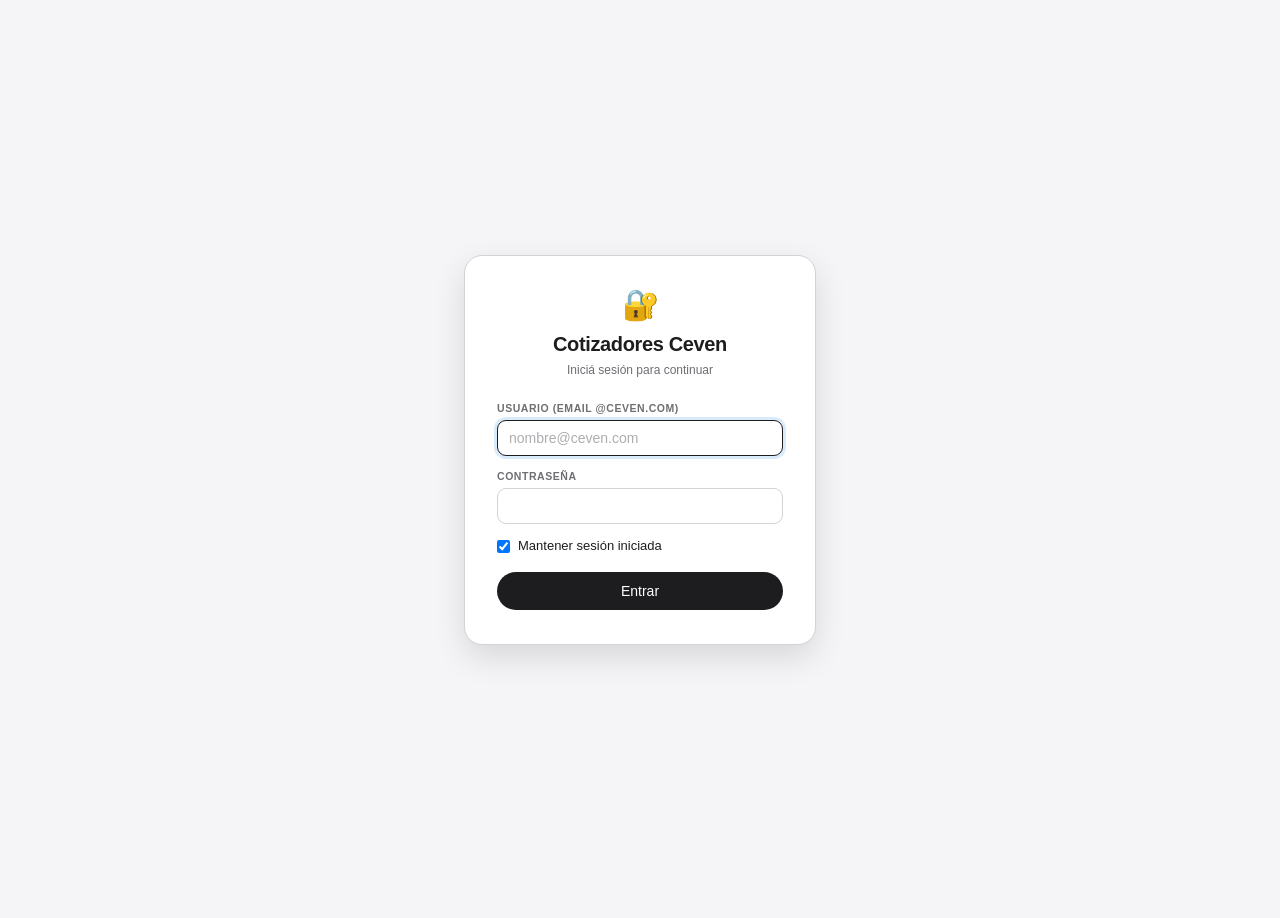
==== commit 0927db7e: "gran actualizacion" ====
--- a/src/index.html
+++ b/src/index.html
@@ -47,6 +47,8 @@
      de HP. */
   .mcard[data-brand="apple"]{--acc:#2d1b4e}
   .mcard[data-brand="poly"]{--acc:#b35333}
+  .mcard[data-brand="legamaster"]{--acc:#5a8f3c}
+  .mcard[data-brand="huawei"]{--acc:#a32638}
   .mcard[data-brand="hp"]{--acc:#0096d6}
   .mcard:hover{transform:translateY(-3px);box-shadow:var(--sh3);border-color:var(--acc)}
   .mcard:active{transform:translateY(-1px)}
@@ -76,6 +78,11 @@
      cambiarlo acá. */
   .mucard{width:100%;max-width:400px;--acc:#0f6b62}
   .tcard .mcard-mark{display:flex;align-items:center;justify-content:center;font-size:20px;background:var(--c3);border-radius:10px}
+  /* Acceso al portal de clientes-canal, en vista cliente, para que un admin lo
+     pueda probar sin salir del shell a mano cada vez. Admin-only —lo esconde
+     cevenSyncUserUI() en auth.js, mismo criterio que el botón 👤 Usuarios—
+     porque es una herramienta de test, no algo que un vendedor necesite. */
+  .pcard{width:100%;max-width:400px;--acc:#a15c00}
   /* Pendientes: el único dato del tablero que sigue estando en el shell — para
      eso está la tarjeta, para no tener que entrar a ver si hay algo. */
   #tareas-badge{display:inline-block;font-size:9.5px;font-weight:600;text-transform:uppercase;letter-spacing:.6px;color:#fff;background:var(--acc);border-radius:980px;padding:3px 9px;margin-top:6px}
@@ -149,6 +156,16 @@
     <a class="mcard" data-brand="poly" href="poly/" title="Abrir cotizador Poly">
       <img class="mcard-mark" src="icons/brands/poly.png" alt="" width="34" height="34">
       <span class="mcard-body"><b>Poly</b><span>Audio y video conferencia</span></span>
+      <span class="mcard-go" aria-hidden="true">→</span>
+    </a>
+    <a class="mcard" data-brand="legamaster" href="legamaster/" title="Abrir cotizador Legamaster">
+      <img class="mcard-mark" src="icons/brands/legamaster.png" alt="" width="34" height="34">
+      <span class="mcard-body"><b>Legamaster</b><span>Pantallas y equipamiento AV</span></span>
+      <span class="mcard-go" aria-hidden="true">→</span>
+    </a>
+    <a class="mcard" data-brand="huawei" href="huawei/" title="Abrir cotizador Huawei">
+      <img class="mcard-mark" src="icons/brands/huawei.png" alt="" width="34" height="34">
+      <span class="mcard-body"><b>Huawei</b><span>Networking e infraestructura</span></span>
       <span class="mcard-go" aria-hidden="true">→</span>
     </a>
     <div class="mcard soon" data-brand="hp">
@@ -188,6 +205,30 @@
       </span>
       <span class="mcard-go" aria-hidden="true">→</span>
     </a>
+    <!-- Forecast de compras: cuántos equipos hacen falta según el pipeline
+         abierto de TODAS las marcas, en total y estimado por probabilidad. -->
+    <a class="mcard" href="compras/" title="Ver la necesidad de compra estimada según el pipeline">
+      <span class="mcard-mark" aria-hidden="true">🛒</span>
+      <span class="mcard-body">
+        <b>Compras estimadas</b>
+        <span>Necesidad total y estimado por probabilidad de cierre</span>
+      </span>
+      <span class="mcard-go" aria-hidden="true">→</span>
+    </a>
+    <!-- Vista cliente del portal, solo para probarlo. Oculta hasta que
+         cevenSyncUserUI() (auth.js) confirme que sos admin. Abre en pestaña
+         nueva: el portal usa su propia clave de localStorage, así que no pisa
+         la sesión de staff, pero separar la pestaña evita cualquier confusión
+         de estar "en el cotizador de un cliente" mientras se sigue trabajando. -->
+    <a class="mcard pcard" id="ceven-portal-test-card" href="portal/" target="_blank" rel="noopener" title="Abrir el portal como lo ve un cliente-canal (para testear)" style="display:none">
+      <span class="mcard-mark" aria-hidden="true">🧪</span>
+      <span class="mcard-body">
+        <b>Portal · vista cliente</b>
+        <span>Probar el cotizador como lo ve un cliente-canal</span>
+        <span class="badge">Solo admin</span>
+      </span>
+      <span class="mcard-go" aria-hidden="true">→</span>
+    </a>
   </div>
 </div>
 
@@ -216,6 +257,75 @@
   </div>
 </div>
 
+<!-- Modal: gestión de clientes del portal (Fase 3, admin-only). navbar.js solo
+     pinta el botón 🧑‍💼 si este modal existe en la página — mismo criterio
+     que ya usa el de Usuarios. -->
+<div id="ceven-portal-modal" class="modal" onclick="if(event.target===this)cevenClosePortalClientes()" style="z-index:99998">
+  <div class="modal-card" style="width:420px">
+    <div class="modal-hd">
+      <div class="h3">🧑‍💼 Clientes del portal</div>
+      <button onclick="cevenClosePortalClientes()" class="modal-x" title="Cerrar">×</button>
+    </div>
+    <form onsubmit="return cevenCreatePortalCliente(event)" style="border:0.5px solid #d2d2d7;border-radius:12px;padding:14px;margin-bottom:16px">
+      <div class="h3" style="font-size:13px;margin-bottom:10px">Dar de alta un cliente-canal</div>
+      <input id="cpa-email" type="email" placeholder="email del cliente (no @ceven.com)" class="inp" style="font-size:13px;padding:8px 10px;margin-bottom:8px">
+      <input id="cpa-pass" type="password" autocomplete="new-password" placeholder="Contraseña (mínimo 6 caracteres)" class="inp" style="font-size:13px;padding:8px 10px;margin-bottom:8px">
+      <input id="cpa-nombre" type="text" placeholder="Nombre del cliente, ej: Newtech" class="inp" style="font-size:13px;padding:8px 10px;margin-bottom:8px">
+      <div class="sub" style="margin-bottom:6px">Nivel de precio (opcional, se puede cargar después)</div>
+      <select id="cpa-tier" class="inp" style="font-size:13px;padding:8px 10px;margin-bottom:8px;background:#fff">
+        <option value="">Poly: sin asignar</option>
+        <option value="Ceven - Tier 1">Poly · Tier 1</option>
+        <option value="Ceven - Tier 2">Poly · Tier 2</option>
+        <option value="Ceven - Tier 3">Poly · Tier 3</option>
+        <option value="Negocios Especiales">Poly · Negocios Especiales</option>
+      </select>
+      <input id="cpa-margen" type="number" min="0" max="80" step="0.5" placeholder="Margen Apple % (opcional)" class="inp" style="font-size:13px;padding:8px 10px;margin-bottom:10px">
+      <div id="ceven-portal-err" class="err" style="font-size:12px;padding:7px 10px;margin-bottom:10px"></div>
+      <button type="submit" class="btn-dark" style="padding:8px 16px;font-size:13px">Dar de alta</button>
+    </form>
+    <div class="lbl" style="margin-bottom:6px">Clientes del portal</div>
+    <div id="ceven-portal-list" style="max-height:280px;overflow-y:auto"></div>
+  </div>
+</div>
+
+<!-- Modal: códigos REGI (Deal Registration de Poly) + solicitudes del
+     portal. navbar.js solo pinta el botón 🎯 si este modal existe en la
+     página — mismo criterio que el de Clientes del portal. No admin-only:
+     alcanza con no ser lector (ver cabecera de portal-regi-admin.js). -->
+<div id="ceven-regi-modal" class="modal" onclick="if(event.target===this)cevenCloseRegi()" style="z-index:99998">
+  <div class="modal-card" style="width:460px">
+    <div class="modal-hd">
+      <div class="h3">🎯 Códigos REGI</div>
+      <button onclick="cevenCloseRegi()" class="modal-x" title="Cerrar">×</button>
+    </div>
+
+    <div class="lbl" style="margin-bottom:6px">Cargar / editar un código</div>
+    <form onsubmit="return cevenGuardarRegiCodigo(event)" style="border:0.5px solid #d2d2d7;border-radius:12px;padding:14px;margin-bottom:16px">
+      <input id="crg-id" type="hidden">
+      <input id="crg-cliente" type="text" list="crg-cliente-datalist" placeholder="Cliente, ej: Newtech" class="inp" style="font-size:13px;padding:8px 10px;margin-bottom:8px">
+      <datalist id="crg-cliente-datalist"></datalist>
+      <input id="crg-codigo" type="text" placeholder="Código REGI, ej: REGI-88213" class="inp" style="font-size:13px;padding:8px 10px;margin-bottom:8px">
+      <input id="crg-proyecto" type="text" placeholder="Proyecto (opcional)" class="inp" style="font-size:13px;padding:8px 10px;margin-bottom:8px">
+      <div class="g2" style="margin-bottom:8px">
+        <div><label class="sub" style="display:block;margin-bottom:2px">Vigente desde</label><input id="crg-desde" type="date" class="inp" style="font-size:13px;padding:8px 10px"></div>
+        <div><label class="sub" style="display:block;margin-bottom:2px">Vigente hasta</label><input id="crg-hasta" type="date" class="inp" style="font-size:13px;padding:8px 10px"></div>
+      </div>
+      <label class="sub" style="display:block;margin-bottom:4px">Precios por SKU — una línea "SKU,precio" por producto</label>
+      <textarea id="crg-precios" rows="4" placeholder="POLY-SKU-1,235&#10;POLY-SKU-2,410" class="inp" style="font-size:12px;font-family:monospace;padding:8px 10px;margin-bottom:8px;width:100%;resize:vertical"></textarea>
+      <input id="crg-notas" type="text" placeholder="Notas (opcional)" class="inp" style="font-size:13px;padding:8px 10px;margin-bottom:10px">
+      <div id="ceven-regi-codigo-err" class="err" style="font-size:12px;padding:7px 10px;margin-bottom:10px"></div>
+      <button type="submit" id="crg-submit" class="btn-dark" style="padding:8px 16px;font-size:13px">Guardar</button>
+      <button type="button" id="crg-cancelar" onclick="cevenCancelarEdicionRegiCodigo()" style="display:none;margin-left:8px;background:none;border:0;color:#6e6e73;font-size:13px;cursor:pointer;font-family:inherit">Cancelar edición</button>
+    </form>
+
+    <div class="lbl" style="margin-bottom:6px">Códigos cargados</div>
+    <div id="ceven-regi-codigos-list" style="max-height:200px;overflow-y:auto;margin-bottom:16px"></div>
+
+    <div class="lbl" style="margin-bottom:6px">Solicitudes pendientes</div>
+    <div id="ceven-regi-pend-list" style="max-height:220px;overflow-y:auto"></div>
+  </div>
+</div>
+
 <!-- Modal: editar perfil (nombre + rol) de un usuario existente -->
 <div id="ceven-edit-profile-modal" class="modal" onclick="if(event.target===this)cevenCloseEditProfile()" style="z-index:99999">
   <div class="modal-card" style="width:360px">
@@ -241,6 +351,21 @@
 <script src="shared/safe.js"></script>
 <script src="shared/config.js"></script>
 <script src="shared/auth.js"></script>
+<!-- Clientes del portal (Fase 3): después de auth.js (usa cevenAuthedFetch,
+     cevenIsAdmin) y antes de navbar.js (que busca #ceven-portal-modal, ya
+     definido arriba, para decidir si pinta el botón 🧑‍💼). -->
+<script src="shared/portal-clientes-admin.js"></script>
+<!-- clientes-db.js: el shell no cotiza, pero portal-regi-admin.js reusa
+     cevenClienteDbResolver()/cevenClientesDbListar() para no duplicar el
+     upsert-por-nombre_norm que ya usan los cotizadores internos. No carga
+     shared/clientes.js: acá no se usa cevenClientesDbRefreshDatalist(), que
+     es la única función que lo necesita. -->
+<script src="shared/clientes-db.js"></script>
+<!-- Códigos REGI (21/08/2026): después de clientes-db.js (usa
+     cevenClienteDbResolver/cevenClientesDbListar) y antes de navbar.js (que
+     busca #ceven-regi-modal, ya definido arriba, para decidir si pinta el
+     botón 🎯). -->
+<script src="shared/portal-regi-admin.js"></script>
 <!-- navbar.js después de auth.js: lee el rol para decidir qué botones pinta.
      Acá no hay CEVEN_BRAND, así que sale sin ítems de navegación. -->
 <script src="shared/navbar.js"></script>
--- a/src/shared/css/base.css
+++ b/src/shared/css/base.css
@@ -64,6 +64,15 @@
 .h3{font-size:14px;font-weight:600;letter-spacing:-.006em}
 .sub{font-size:12px;color:var(--ct2);line-height:1.45}
 .lbl{font-size:10.5px;color:var(--ct2);display:block;margin-bottom:4px;font-weight:600;text-transform:uppercase;letter-spacing:.55px}
+/* Asterisco de campo obligatorio dentro de una .lbl. El color propio del <span>
+   gana sobre el color heredado de .lbl (incluido el !important de modo oscuro,
+   que apunta a .lbl y no a su hijo). */
+.lbl .req{color:var(--cred);font-weight:700}
+
+/* Los dos <select> del dashboard del pipeline (mes de cierre y canal) que
+   reemplazaron a las pastillas. Heredan color/borde/fondo del `select` de más
+   abajo (y su override de modo oscuro); acá solo el tamaño y la forma. */
+.pipe-flt-sel{font-size:12px;font-weight:500;padding:5px 11px;border-radius:980px;max-width:250px;cursor:pointer}
 
 /* ═══════════════════ NAVBAR ═══════════════════
    Barra superior compartida (shared/navbar.js). Es la única señal
@@ -172,6 +181,47 @@
   position:fixed;z-index:9999;width:232px;
   background:#fff;border:0.5px solid var(--cb);border-radius:14px;
   box-shadow:var(--sh3);padding:10px;
+}
+
+/* ═══════════════════ COMBO DE CLIENTE ═══════════════════
+   shared/clientes.js. Reemplaza al <datalist> nativo, que no es estilable y se
+   veía como un menú del sistema en medio del formulario. Mismo lenguaje que
+   .mpk-pop (fixed, radio 14, la misma sombra) porque son el mismo gesto:
+   apretar un campo y elegir de una lista flotante. */
+.cbo-pop{
+  position:fixed;z-index:9999;
+  background:#fff;border:0.5px solid var(--cb);border-radius:14px;
+  box-shadow:var(--sh3);padding:5px;
+  max-height:min(340px,52vh);overflow-y:auto;overscroll-behavior:contain;
+}
+.cbo-op{
+  display:flex;align-items:baseline;justify-content:space-between;gap:10px;
+  padding:7px 10px;border-radius:9px;cursor:pointer;font-size:13px;color:var(--ct1);
+}
+/* Sin transition a propósito: recorriendo con ↑/↓ el fundido va siempre atrás
+   del cursor y se ven dos filas encendidas a la vez. */
+.cbo-op:hover{background:var(--c0)}
+.cbo-op.on{background:var(--ct1);color:var(--c1)}
+/* Lo que matchea con lo tipeado. En la fila resaltada el fondo ya es oscuro,
+   así que el <b> se distingue por peso y no por color. */
+.cbo-op b{font-weight:600;color:var(--acc)}
+.cbo-op.on b{color:inherit}
+.cbo-n{overflow:hidden;text-overflow:ellipsis;white-space:nowrap}
+/* El nivel de precio del cliente. Es exactamente el que se va a aplicar al
+   elegirlo, así que no puede competir con el nombre pero tiene que leerse. */
+.cbo-t{
+  flex-shrink:0;font-size:10.5px;font-weight:600;color:var(--ct2);
+  background:var(--c3);padding:1px 7px;border-radius:980px;white-space:nowrap;
+}
+.cbo-op.on .cbo-t{background:rgba(255,255,255,.22);color:#fff}
+/* El cliente que ya está escrito en el campo: un filete al costado, para
+   encontrarlo de reojo al reabrir la lista. */
+.cbo-ya{box-shadow:inset 2px 0 0 var(--acc)}
+.cbo-vacio{padding:11px 10px;font-size:12px;color:var(--ct2);line-height:1.5}
+.cbo-vacio b{color:var(--ct1)}
+.cbo-mas{
+  padding:7px 10px 4px;font-size:10.5px;color:var(--ct3);line-height:1.4;
+  border-top:0.5px solid var(--c3);margin-top:4px;
 }
 .mpk-hd{display:flex;align-items:center;justify-content:space-between;margin-bottom:8px}
 .mpk-year{font-family:var(--f-disp);font-size:14px;font-weight:600;letter-spacing:-.012em}
@@ -267,15 +317,39 @@
 .bk{display:inline-block;padding:4px 10px;border-radius:8px;font-size:12px;font-weight:600;letter-spacing:-.002em}
 .bkok{background:#e8f8ef;color:#1a7f4b}
 .bkw{background:#fff8e1;color:#a05c00}
+/* Nombres de columna de un Excel, en la ayuda de "Qué Excel se pueden cargar"
+   (poly/index.html). Monoespaciada para que se lean como lo que son: el texto
+   EXACTO del encabezado que el importador busca en el archivo. */
+code{font-family:ui-monospace,SFMono-Regular,"SF Mono",Menlo,Consolas,monospace;
+  font-size:.92em;background:var(--c3);color:var(--ct1);padding:0 4px;border-radius:4px}
 .g2{display:grid;grid-template-columns:1fr 1fr;gap:10px}
 .gf{display:grid;grid-template-columns:repeat(auto-fit,minmax(130px,1fr));gap:8px}
 .kpi{box-shadow:var(--sh1)}
+/* Tarjetas del dashboard que ademas filtran la tabla de abajo. El cursor y el
+   leve levante avisan que se pueden tocar; .kpi-active marca la que esta
+   filtrando, porque si no el usuario ve la tabla recortada y no sabe por que.
+   Dos variantes: las neutras (fondo blanco) se resaltan con el acento de marca
+   y las que ya tienen color propio (Facturado / Forecast) necesitan un filete
+   blanco en el medio para que el anillo se vea contra su propio fondo. */
+.kpi-click{cursor:pointer;transition:transform .12s,box-shadow .12s}
+.kpi-click:hover{transform:translateY(-2px)}
+.kpi-active{box-shadow:0 0 0 2px var(--acc),var(--sh1)}
+.kpi-active-accent{box-shadow:0 0 0 2px #fff,0 0 0 4px var(--acc),var(--sh1)}
 
 /* ═══════════════════ TABLAS ═══════════════════ */
 table{width:100%;border-collapse:collapse}
 th{padding:9px 10px;border-bottom:0.5px solid #d2d2d7;font-size:10.5px;color:#6e6e73;font-weight:600;text-transform:uppercase;letter-spacing:.5px;background:#f5f5f7;text-align:left;white-space:nowrap}
 td{padding:8px 10px;border-bottom:0.5px solid #f0f0f0;overflow:hidden;text-overflow:ellipsis;white-space:nowrap}
 td.wrap{white-space:normal;overflow:visible;text-overflow:unset;word-break:break-word;min-width:0}
+/* Pipeline: ninguna celda de dato puede estirar la tabla para tapar el resto
+   del panel. Un OPG/REGI larguísimo o una nota extensa se recorta con "…" (el
+   td ya trae overflow:hidden + ellipsis) en vez de empujar las columnas útiles
+   detrás de las fijas de la derecha. Alcanza solo a las filas de dato de las
+   dos tablas (`> tr > td`): NO a la fila de grupo (colspan), NI al detalle
+   anidado, NI a las tablas de Estadísticas. Se exceptúa la columna de acciones,
+   que necesita su ancho para los botones. */
+#pipe-body > tr > td:not([colspan]):not(.stk-act),
+#regi-pipe-body > tr > td:not([colspan]):not(.stk-act){max-width:260px}
 .crow{cursor:pointer}
 .crow.pk-row{cursor:default}
 .crow:hover td{background:#fafafa}
@@ -293,6 +367,19 @@
 .cat-tier{display:flex;justify-content:space-between;gap:6px;font-size:11px;line-height:1.55;white-space:nowrap}
 .cat-tier i{font-style:normal;color:var(--ct3)}
 .cat-tier b{font-weight:600;color:var(--ct1);font-variant-numeric:tabular-nums}
+/* El precio de DEAL (hoja "Promos" del BOM Calculator, ver poly/js/catalog.js).
+   Renglón propio debajo de la grilla de tiers y no una celda más de ella:
+   además del precio lleva el número de deal y la vigencia, que no entran en
+   dos columnas, y es el dato que hay que ver primero. Verde porque es el
+   precio bueno; rojo y tachado cuando venció, para que no se cotice de
+   memoria un deal que ya no existe. */
+.cat-deal{display:flex;justify-content:flex-end;align-items:baseline;gap:6px;
+  font-size:11px;line-height:1.55;white-space:nowrap;margin-top:2px}
+.cat-deal i{font-style:normal;font-weight:600;color:var(--cgreen)}
+.cat-deal b{font-weight:700;color:var(--cgreen);font-variant-numeric:tabular-nums}
+.cat-deal u{text-decoration:none;font-size:10px;color:var(--ct3)}
+.cat-deal.venc i,.cat-deal.venc b{color:var(--cred);text-decoration:line-through}
+.cat-deal.venc u{color:var(--cred)}
 .crow.sel td{background:#e8f0fe}
 /* Ya está en la cotización. Verde tenue y un filete a la izquierda: se lee de
    reojo mientras se recorre la lista, que es cuando importa. Va DESPUÉS de
@@ -370,8 +457,13 @@
 .no-spin::-webkit-outer-spin-button,.no-spin::-webkit-inner-spin-button{-webkit-appearance:none;margin:0}
 .no-spin{-moz-appearance:textfield}
 
-/* Pipeline: columnas pegadas a la derecha cuando hay scroll horizontal */
-#p-pipeline .stk-monto{position:sticky;right:130px;background:#fff;z-index:2;box-shadow:-1px 0 0 #f0f0f0}
+/* Pipeline: columnas pegadas a la derecha cuando hay scroll horizontal.
+   El `right` de Monto tiene que ser EL ANCHO de la columna Acciones, y ese
+   ancho no es el mismo en todas las tablas: cada marca tiene su propio juego de
+   botones, y Poly tiene además dos tablas distintas (la normal y la de REGI).
+   Por eso el valor se declara con `--stk-act-w` en el <table> de cada una,
+   junto al `width` del <th>, que es donde se lo ve y se lo mantiene. */
+#p-pipeline .stk-monto{position:sticky;right:var(--stk-act-w,130px);background:#fff;z-index:2;box-shadow:-1px 0 0 #f0f0f0}
 #p-pipeline .stk-act{position:sticky;right:0;background:#fff;z-index:3;box-shadow:-1px 0 0 #d2d2d7}
 #p-pipeline thead .stk-monto, #p-pipeline thead .stk-act{background:#fafafa;z-index:4}
 /* Pipeline: columnas ordenables */
@@ -461,8 +553,58 @@
 
 @media (max-width:640px){
   #prod-picker{padding:0}
-  .pk-card{max-width:none;max-height:100vh;height:100vh;border-radius:0}
+  /* dvh además de vh (no en reemplazo: es el fallback en navegadores que no
+     entienden dvh) — 100vh en mobile es la altura SIN teclado, así que con el
+     teclado abierto el pie de la tarjeta (cantidad/nivel/precio) quedaba
+     fuera del viewport visible y el primer toque ahí caía en el fondo del
+     modal en vez de en el campo, cerrándolo. dvh sigue el viewport visual. */
+  .pk-card{max-width:none;max-height:100vh;height:100vh;max-height:100dvh;height:100dvh;border-radius:0}
   .pk-filtros{flex-wrap:wrap}
+}
+
+/* ── EDITAR PROYECTO REGI (poly/js/pipeline-regi-productos.js) ──
+   Mismo overlay que #prod-picker (position:fixed;inset:0;blur de fondo).
+   Reusa .pk-card/.pk-hd/.pk-x/.pk-filtros/.pk-rubros/.pk-lista/.pk-pie/
+   .pk-line/.pk-vacio/.pk-cierre tal cual. Prefijo `rp-` para lo propio,
+   mismo motivo que el comentario de arriba sobre `pk-`. */
+#regi-prod-modal{position:fixed;inset:0;z-index:9200;background:rgba(0,0,0,.35);display:flex;align-items:center;justify-content:center;padding:20px;-webkit-backdrop-filter:blur(2px);backdrop-filter:blur(2px)}
+#rp-cart{max-height:132px;overflow-y:auto;display:flex;flex-direction:column;gap:3px}
+@media (max-width:640px){
+  #regi-prod-modal{padding:0}
+  /* dvh: ver el comentario del mismo fix en #prod-picker .pk-card, arriba. */
+  #regi-prod-modal .pk-card{max-width:none;max-height:100vh;height:100vh;max-height:100dvh;height:100dvh;border-radius:0}
+}
+
+/* ── ASISTENTE IA (shared/asistente.js) ──
+   Mismo overlay que #prod-picker (position:fixed;inset:0;blur de fondo), pero
+   con su propio id porque el markup se inyecta con JS en vez de vivir en cada
+   index.html. Reusa .pk-card/.pk-hd/.pk-x/.pk-pie tal cual. Prefijo `as-` para
+   lo propio, mismo motivo que el comentario de arriba sobre `pk-`. */
+#asis-picker{position:fixed;inset:0;z-index:9200;background:rgba(0,0,0,.35);display:flex;align-items:center;justify-content:center;padding:20px;-webkit-backdrop-filter:blur(2px);backdrop-filter:blur(2px)}
+#asis-picker .pk-card{max-width:560px}
+.as-body{flex:1;overflow-y:auto;padding:16px 20px}
+.as-form{display:flex;flex-direction:column;gap:10px;margin-bottom:14px}
+.as-form textarea{padding:9px 12px;border:0.5px solid var(--cb);border-radius:8px;font-size:14px;font-family:inherit;resize:vertical}
+.as-cargando,.as-vacio{font-size:13px;color:var(--ct3);text-align:center;padding:16px 0}
+.as-nota{font-size:12.5px;color:var(--ct2);background:var(--c0);border-radius:8px;padding:8px 11px;margin:0 0 10px}
+.as-noenc{font-size:12px;color:var(--ct2);margin-top:10px}
+.as-lista{display:flex;flex-direction:column;gap:2px}
+.as-row{display:flex;align-items:flex-start;gap:10px;padding:8px 4px;border-bottom:0.5px solid var(--cb);cursor:pointer}
+.as-row:last-child{border-bottom:none}
+/* width:auto porque el reset global `input,select,textarea{width:100%}` (línea
+   ~147) también le pega al checkbox: sin esto, con flex-shrink:0 se negaba a
+   achicarse y ocupaba casi toda la fila, dejando la descripción apachurrada
+   en una columna angosta con scroll horizontal. */
+.as-check{margin-top:3px;flex-shrink:0;width:auto}
+.as-desc{flex:1;min-width:0;font-size:13px;line-height:1.4}
+.as-cat{font-size:10px;color:#6e6e73;background:var(--c0);padding:1px 6px;border-radius:8px;white-space:nowrap}
+.as-motivo{font-size:12px;color:var(--ct2)}
+.as-qty{width:54px;flex-shrink:0;padding:4px 6px;border:0.5px solid var(--cb);border-radius:6px;font-size:13px;font-family:inherit;text-align:center}
+
+@media (max-width:640px){
+  #asis-picker{padding:0}
+  /* dvh: ver el comentario del mismo fix en #prod-picker .pk-card, arriba. */
+  #asis-picker .pk-card{max-width:none;max-height:100vh;height:100vh;max-height:100dvh;height:100dvh;border-radius:0}
 }
 
 /* ── Buscador con lupa ──
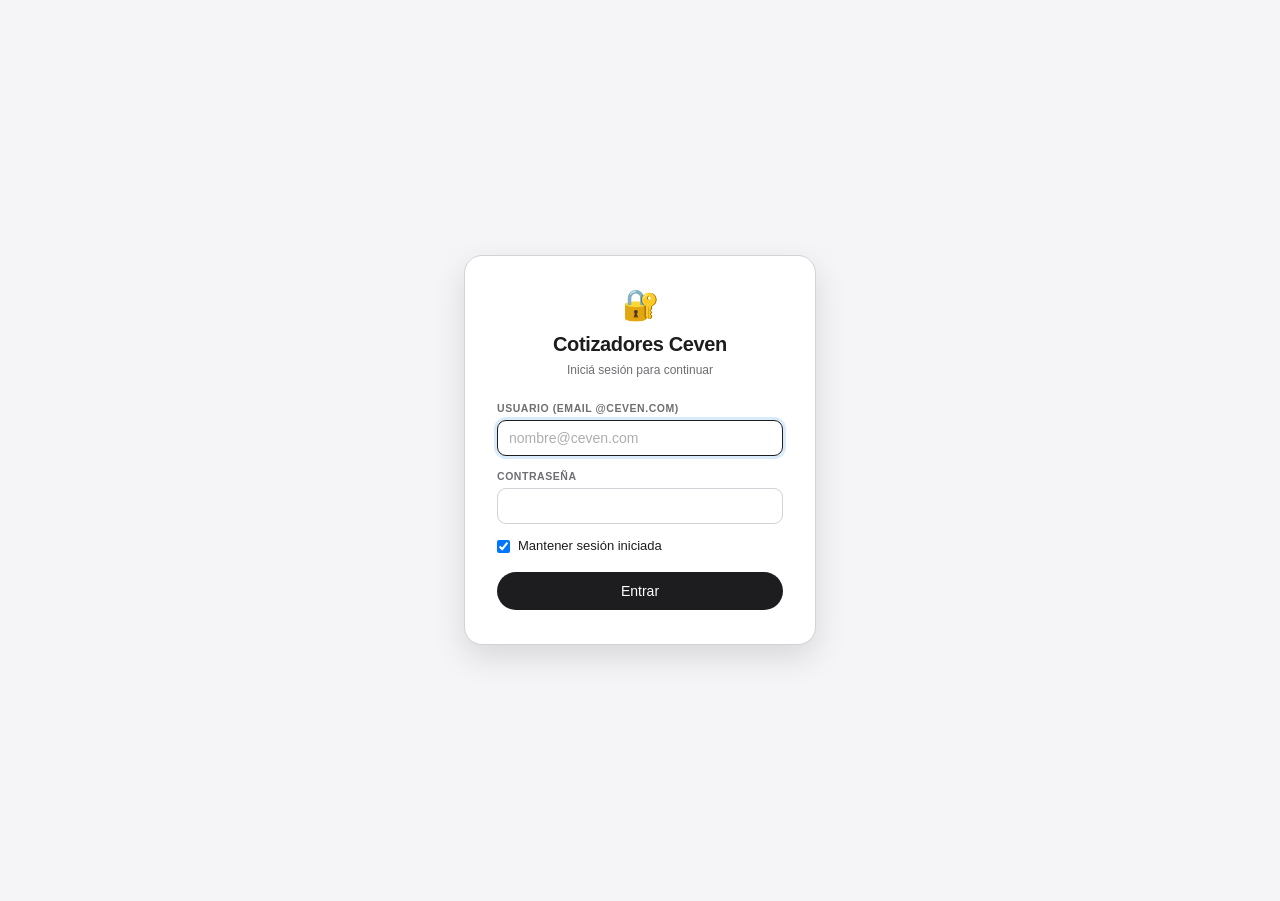
==== commit 22367ad3: "Refactor code structure for improved readability and maintainability" ====
--- a/src/index.html
+++ b/src/index.html
@@ -49,7 +49,7 @@
   .mcard[data-brand="poly"]{--acc:#b35333}
   .mcard[data-brand="legamaster"]{--acc:#5a8f3c}
   .mcard[data-brand="huawei"]{--acc:#a32638}
-  .mcard[data-brand="hp"]{--acc:#0096d6}
+  .mcard[data-brand="hp"]{--acc:#006ba6}
   .mcard:hover{transform:translateY(-3px);box-shadow:var(--sh3);border-color:var(--acc)}
   .mcard:active{transform:translateY(-1px)}
   /* Logo de la marca (icons/brands/). Caja fija de 34px con object-fit para que
@@ -168,10 +168,11 @@
       <span class="mcard-body"><b>Huawei</b><span>Networking e infraestructura</span></span>
       <span class="mcard-go" aria-hidden="true">→</span>
     </a>
-    <div class="mcard soon" data-brand="hp">
+    <a class="mcard" data-brand="hp" href="hp/" title="Abrir cotizador HP">
       <img class="mcard-mark" src="icons/brands/hp.png" alt="" width="34" height="34">
-      <span class="mcard-body"><b>HP</b><span>Notebooks e impresión</span><span class="badge">Próximamente</span></span>
-    </div>
+      <span class="mcard-body"><b>HP</b><span>Notebooks e impresión</span></span>
+      <span class="mcard-go" aria-hidden="true">→</span>
+    </a>
   </div>
 
   <!-- ============================================================
--- a/src/shared/css/base.css
+++ b/src/shared/css/base.css
@@ -206,7 +206,18 @@
    así que el <b> se distingue por peso y no por color. */
 .cbo-op b{font-weight:600;color:var(--acc)}
 .cbo-op.on b{color:inherit}
-.cbo-n{overflow:hidden;text-overflow:ellipsis;white-space:nowrap}
+.cbo-n{overflow:hidden;text-overflow:ellipsis;white-space:nowrap;margin-right:auto}
+/* La × que saca un canal de la lista. Aparece con el hover o la fila resaltada
+   para no llenar la lista de cruces; en pantallas táctiles (sin hover) se ve
+   siempre. */
+.cbo-x{
+  flex-shrink:0;align-self:center;width:20px;height:20px;line-height:19px;text-align:center;
+  border-radius:50%;font-size:15px;color:var(--ct2);opacity:0;
+}
+.cbo-op:hover .cbo-x,.cbo-op.on .cbo-x{opacity:1}
+.cbo-x:hover{background:#d70015;color:#fff}
+.cbo-op.on .cbo-x{color:inherit}
+@media (hover:none){.cbo-x{opacity:1}}
 /* El nivel de precio del cliente. Es exactamente el que se va a aplicar al
    elegirlo, así que no puede competir con el nombre pero tiene que leerse. */
 .cbo-t{
